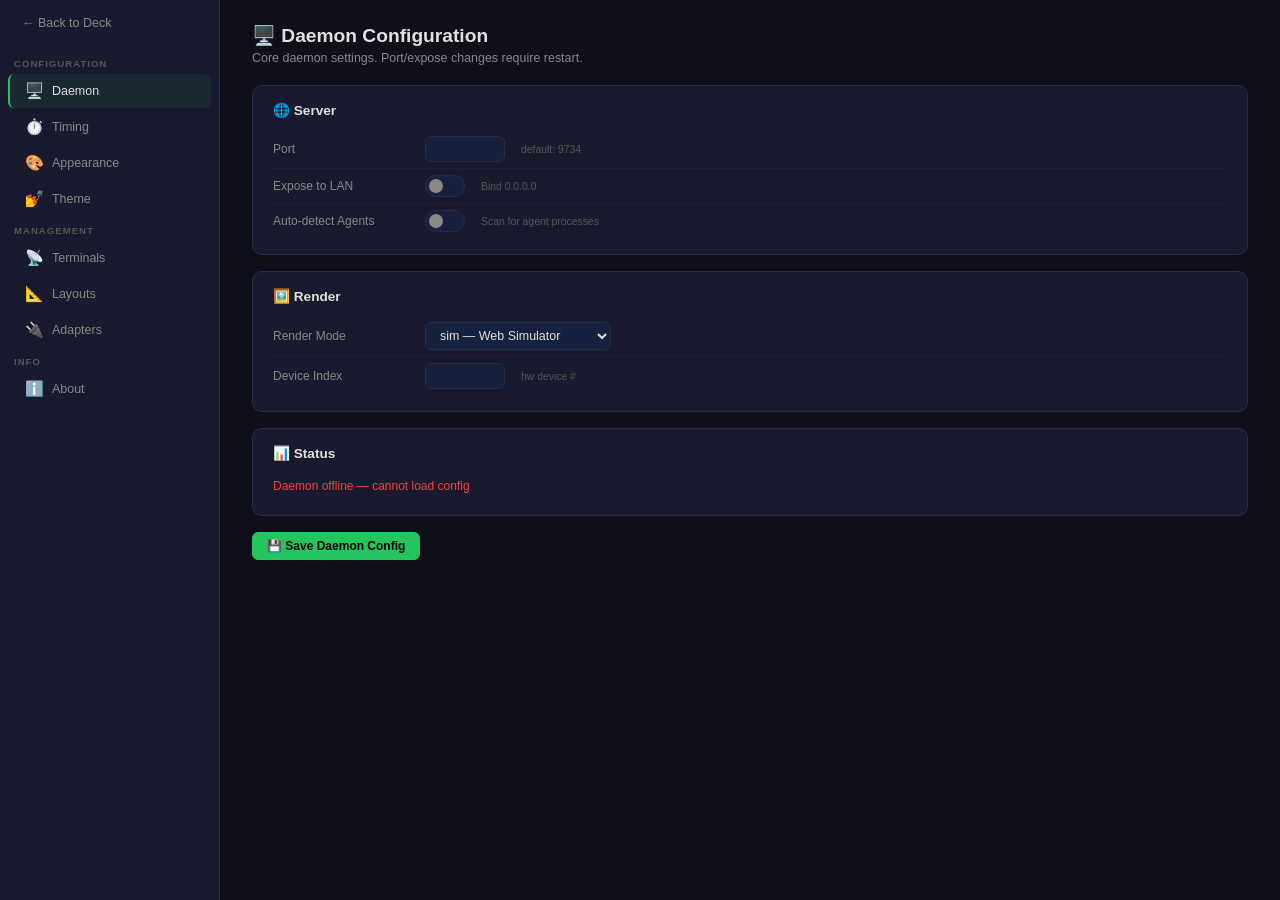
==== vibe_deck/web/static/settings.html @ bef92bbf "feat: Settings UI + cwd-driven project identity + interactive state detection Settings page (/#setti" ====
<!DOCTYPE html>
<html lang="en">
<head>
<meta charset="UTF-8">
<meta name="viewport" content="width=device-width, initial-scale=1.0">
<title>VibeDeck Settings</title>
<style>
  :root {
    --bg: #0f0f1a; --panel: #1a1a2e; --surface: #16213e;
    --border: #2a2a4a; --text: #e0e0e0; --text-dim: #888;
    --accent: #22c55e; --danger: #ef4444; --warn: #eab308; --info: #3b82f6;
  }
  *{margin:0;padding:0;box-sizing:border-box}
  body{background:var(--bg);color:var(--text);font-family:-apple-system,BlinkMacSystemFont,'Segoe UI','Noto Sans',sans-serif;height:100vh;overflow:hidden}
  ::-webkit-scrollbar{width:6px}
  ::-webkit-scrollbar-track{background:transparent}
  ::-webkit-scrollbar-thumb{background:var(--border);border-radius:3px}
  ::-webkit-scrollbar-thumb:hover{background:#3a3a5a}

  .sl{display:flex;height:100vh}
  .sn{width:220px;min-width:220px;background:var(--panel);border-right:1px solid var(--border);display:flex;flex-direction:column;overflow-y:auto;padding-top:8px}
  .sc{flex:1;overflow-y:auto;padding:24px 32px}
  .sp{display:none}.sp.ac{display:block}

  .bl{display:flex;align-items:center;gap:6px;padding:8px 14px;margin:0 8px 12px;border-radius:6px;cursor:pointer;font-size:.78rem;color:var(--text-dim);transition:all .15s}
  .bl:hover{color:var(--text);background:var(--surface)}

  .nl{padding:8px 14px 4px;font-size:.6rem;font-weight:600;color:#555;text-transform:uppercase;letter-spacing:1px}
  .ni{display:flex;align-items:center;gap:8px;padding:8px 14px;margin:1px 8px;border-radius:6px;cursor:pointer;font-size:.78rem;color:var(--text-dim);transition:all .12s;border-left:2px solid transparent}
  .ni:hover{color:var(--text);background:var(--surface)}
  .ni.ac{color:var(--text);background:rgba(34,197,94,.08);border-left-color:var(--accent)}
  .ni .ni-icon{font-size:.95rem;width:20px;text-align:center}

  .ph{margin-bottom:20px}.ph h2{font-size:1.2rem;font-weight:700}.ph p{color:var(--text-dim);font-size:.78rem;margin-top:4px}

  .card{background:var(--panel);border:1px solid var(--border);border-radius:10px;padding:16px 20px;margin-bottom:16px}
  .card h3{font-size:.85rem;font-weight:600;margin-bottom:12px;display:flex;align-items:center;gap:8px}
  .fg{display:flex;align-items:center;gap:12px;padding:6px 0}.fg+.fg{border-top:1px solid rgba(255,255,255,.03)}
  .fl{min-width:140px;font-size:.75rem;color:var(--text-dim)}
  .fi,.fs{background:var(--surface);border:1px solid var(--border);color:var(--text);padding:5px 10px;border-radius:6px;font-size:.78rem;outline:none}
  .fi:focus,.fs:focus{border-color:var(--accent)}
  .fi{width:180px}.fi.wd{width:100%;max-width:400px}.fi.sm{width:80px}.fi.xs{width:60px}
  .fh{font-size:.65rem;color:#555;margin-left:4px}

  .tg{position:relative;display:inline-block;width:40px;height:22px;flex-shrink:0}
  .tg input{opacity:0;width:0;height:0}
  .tg .tgs{position:absolute;inset:0;background:var(--surface);border:1px solid var(--border);border-radius:22px;transition:all .2s;cursor:pointer}
  .tg .tgs::before{content:'';position:absolute;height:14px;width:14px;left:3px;bottom:3px;background:var(--text-dim);border-radius:50%;transition:all .2s}
  .tg input:checked+.tgs{background:var(--accent);border-color:var(--accent)}
  .tg input:checked+.tgs::before{transform:translateX(18px);background:#000}

  .btn{background:var(--surface);color:var(--text);border:1px solid var(--border);padding:6px 14px;border-radius:6px;font-size:.75rem;cursor:pointer;transition:all .12s;display:inline-flex;align-items:center;gap:4px}
  .btn:hover{border-color:var(--accent)}
  .btn-ac{background:var(--accent);color:#000;border-color:var(--accent);font-weight:600}
  .btn-ac:hover{filter:brightness(1.15)}
  .btn-dg{border-color:var(--danger);color:var(--danger)}
  .btn-dg:hover{background:rgba(239,68,68,.1)}
  .btn-sm{padding:3px 8px;font-size:.68rem}

  .ic{background:var(--surface);border:1px solid var(--border);border-radius:8px;padding:12px 16px;margin-bottom:8px;display:flex;align-items:center;gap:12px}
  .ic .ii{font-size:1.2rem;flex-shrink:0}
  .ic .if{flex:1;min-width:0}
  .ic .it{font-size:.82rem;font-weight:600}
  .ic .im{font-size:.68rem;color:var(--text-dim);margin-top:2px}
  .ic .ia{display:flex;gap:6px;flex-shrink:0}
  .tf{font-family:'SF Mono','Cascadia Code',monospace;font-size:.65rem;color:var(--text-dim);background:var(--bg);padding:2px 6px;border-radius:4px;max-width:200px;overflow:hidden;text-overflow:ellipsis;white-space:nowrap;cursor:pointer}
  .tf:hover{color:var(--accent)}

  .sd{width:7px;height:7px;border-radius:50%;display:inline-block}
  .sd.on{background:var(--accent);box-shadow:0 0 6px var(--accent)}
  .sd.off{background:var(--danger)}
  .sd.ia{background:var(--text-dim)}

  /* Appearance rows */
  .ar{display:grid;grid-template-columns:1.5fr .8fr 1fr 1.5fr .8fr;gap:8px;align-items:center;padding:6px 0;font-size:.73rem}
  .ar+.ar{border-top:1px solid rgba(255,255,255,.03)}
  .ar .en{font-weight:600;font-size:.72rem}
  .ar input,.ar select{background:var(--surface);border:1px solid var(--border);color:var(--text);padding:3px 6px;border-radius:5px;font-size:.72rem}
  .ar input[type=color]{width:32px;height:26px;padding:1px;cursor:pointer}
  .ar input[type=text]{width:100%}.ar select{width:100%}

  /* Adapter tabs */
  .at{display:flex;gap:4px;margin-bottom:16px;flex-wrap:wrap}
  .atb{padding:6px 14px;border-radius:20px;border:1px solid var(--border);background:var(--surface);color:var(--text-dim);font-size:.75rem;cursor:pointer;transition:all .12s}
  .atb:hover{color:var(--text);border-color:var(--accent)}
  .atb.ac{background:var(--accent);color:#000;border-color:var(--accent);font-weight:600}

  .es{text-align:center;padding:32px;color:var(--text-dim);font-size:.78rem}
  .es .ei{font-size:2rem;opacity:.4;margin-bottom:8px}

  /* Toast */
  #tc{position:fixed;bottom:20px;right:20px;z-index:9999;display:flex;flex-direction:column-reverse;gap:8px;pointer-events:none}
  .toast{background:var(--panel);border:1px solid var(--border);color:var(--text);padding:10px 16px;border-radius:8px;font-size:.8rem;box-shadow:0 4px 20px rgba(0,0,0,.5);animation:ti .3s cubic-bezier(.16,1,.3,1);pointer-events:auto;max-width:320px}
  .toast.out{animation:to .2s ease forwards}
  .toast.ok{border-left:3px solid var(--accent)}
  .toast.er{border-left:3px solid var(--danger)}
  @keyframes ti{from{opacity:0;transform:translateX(60px)}to{opacity:1;transform:translateX(0)}}
  @keyframes to{from{opacity:1;transform:translateX(0)}to{opacity:0;transform:translateX(60px)}}

  @media(max-width:768px){
    .sl{flex-direction:column}
    .sn{width:100%;min-width:0;flex-direction:row;overflow-x:auto;padding:4px;flex-shrink:0;border-right:none;border-bottom:1px solid var(--border)}
    .nl{display:none}.ni{flex-shrink:0;margin:2px;padding:6px 10px;font-size:.7rem}
    .ni .ni-icon{font-size:.85rem}.bl{display:none}
    .sc{padding:16px}
    .ar{grid-template-columns:1fr .6fr .8fr 1fr .6fr;font-size:.68rem}
    .fg{flex-wrap:wrap}.fl{min-width:100px}
  }
</style>
</head>
<body>
<div class="sl">
  <nav class="sn" id="nav">
    <a class="bl" onclick="goBack()" title="Back to Deck">← Back to Deck</a>
    <div class="nl">Configuration</div>
    <div class="ni ac" data-panel="daemon" onclick="show('daemon')"><span class="ni-icon">🖥️</span>Daemon</div>
    <div class="ni" data-panel="timing" onclick="show('timing')"><span class="ni-icon">⏱️</span>Timing</div>
    <div class="ni" data-panel="appearance" onclick="show('appearance')"><span class="ni-icon">🎨</span>Appearance</div>
    <div class="ni" data-panel="theme" onclick="show('theme')"><span class="ni-icon">💅</span>Theme</div>
    <div class="nl">Management</div>
    <div class="ni" data-panel="terminals" onclick="show('terminals')"><span class="ni-icon">📡</span>Terminals</div>
    <div class="ni" data-panel="layouts" onclick="show('layouts')"><span class="ni-icon">📐</span>Layouts</div>
    <div class="ni" data-panel="adapters" onclick="show('adapters')"><span class="ni-icon">🔌</span>Adapters</div>
    <div class="nl">Info</div>
    <div class="ni" data-panel="about" onclick="show('about')"><span class="ni-icon">ℹ️</span>About</div>
  </nav>

  <main class="sc" id="content">

    <!-- ═══ Daemon ═══ -->
    <div class="sp ac" data-panel="daemon" id="pn-daemon">
      <div class="ph"><h2>🖥️ Daemon Configuration</h2><p>Core daemon settings. Port/expose changes require restart.</p></div>
      <div class="card">
        <h3>🌐 Server</h3>
        <div class="fg"><span class="fl">Port</span><input class="fi sm" type="number" id="cfg-port" min="1024" max="65535"><span class="fh">default: 9734</span></div>
        <div class="fg"><span class="fl">Expose to LAN</span><label class="tg"><input type="checkbox" id="cfg-expose" onchange="dirty('daemon')"><span class="tgs"></span></label><span class="fh">Bind 0.0.0.0</span></div>
        <div class="fg"><span class="fl">Auto-detect Agents</span><label class="tg"><input type="checkbox" id="cfg-autodetect" onchange="dirty('daemon')"><span class="tgs"></span></label><span class="fh">Scan for agent processes</span></div>
      </div>
      <div class="card">
        <h3>🖼️ Render</h3>
        <div class="fg"><span class="fl">Render Mode</span><select class="fs" id="cfg-render" onchange="dirty('daemon')"><option value="sim">sim — Web Simulator</option><option value="hardware">hardware — Stream Deck</option></select></div>
        <div class="fg"><span class="fl">Device Index</span><input class="fi sm" type="number" id="cfg-device-index" min="0" max="9" onchange="dirty('daemon')"><span class="fh">hw device #</span></div>
      </div>
      <div class="card">
        <h3>📊 Status</h3>
        <div id="daemon-info" class="fg"><span class="fl">Loading...</span></div>
      </div>
      <button class="btn btn-ac" onclick="saveDaemon()">💾 Save Daemon Config</button>
      <span class="fh" style="margin-left:12px" id="daemon-dirty" hidden>Unsaved changes</span>
    </div>

    <!-- ═══ Timing ═══ -->
    <div class="sp" data-panel="timing" id="pn-timing">
      <div class="ph"><h2>⏱️ Timing Configuration</h2><p>Frame rate, activity detection, and minimum display durations.</p></div>
      <div class="card">
        <h3>⚡ Global Frame Timing</h3>
        <div class="fg"><span class="fl">Thinking Timeout</span><input class="fi sm" type="number" id="cfg-tt" min="100" max="10000" step="50" onchange="dirty('timing')"><span class="fh">ms — silence before "Thinking"</span></div>
        <div class="fg"><span class="fl">Activity Window</span><input class="fi sm" type="number" id="cfg-aw" min="500" max="30000" step="100" onchange="dirty('timing')"><span class="fh">ms — fast frame window</span></div>
        <div class="fg"><span class="fl">Fast Frame Interval</span><input class="fi sm" type="number" id="cfg-ff" min="16" max="500" step="1" onchange="dirty('timing')"><span class="fh">ms (~30fps=33ms)</span></div>
        <div class="fg"><span class="fl">Slow Frame Interval</span><input class="fi sm" type="number" id="cfg-sf" min="100" max="5000" step="50" onchange="dirty('timing')"><span class="fh">ms — idle push rate</span></div>
      </div>
      <div class="card">
        <h3>⏳ Per-Event Min Display (ms)</h3>
        <p style="font-size:.72rem;color:var(--text-dim);margin-bottom:10px">Minimum time each event's state stays visible before next event can override it.</p>
        <div id="md-list"><p class="es">Loading...</p></div>
      </div>
      <button class="btn btn-ac" onclick="saveTiming()">💾 Save Timing</button>
      <span class="fh" style="margin-left:12px" id="timing-dirty" hidden>Unsaved changes</span>
    </div>

    <!-- ═══ Appearance ═══ -->
    <div class="sp" data-panel="appearance" id="pn-appearance">
      <div class="ph"><h2>🎨 Widget Appearance</h2><p>Map adapter events to display primitives: icon, color, animation, label.</p></div>
      <div class="at" id="app-at"></div>
      <div id="app-ed"><p class="es">Select an adapter above</p></div>
      <button class="btn btn-ac" onclick="saveAppearance()" style="margin-top:12px">💾 Save Appearance</button>
    </div>

    <!-- ═══ Theme ═══ -->
    <div class="sp" data-panel="theme" id="pn-theme">
      <div class="ph"><h2>💅 UI Theme</h2><p>Customize the Web UI colors. Live-previewed.</p></div>
      <div class="card"><h3>🎨 CSS Variables</h3><div id="theme-ed"><p class="es">Loading...</p></div></div>
      <div class="card">
        <h3>🖼️ Presets</h3>
        <div style="display:flex;gap:10px">
          <button class="btn" onclick="themePreset('dark')">🌙 VibeDeck Dark</button>
          <button class="btn" onclick="themePreset('light')">☀️ Light (experimental)</button>
        </div>
      </div>
      <button class="btn btn-ac" onclick="saveTheme()" style="margin-top:8px">💾 Save Theme</button>
      <button class="btn" onclick="resetTheme()" style="margin-left:8px">↩ Reset Default</button>
    </div>

    <!-- ═══ Terminals ═══ -->
    <div class="sp" data-panel="terminals" id="pn-terminals">
      <div class="ph"><h2>📡 Terminals</h2><p>Manage physical and virtual terminals.</p></div>
      <div id="term-cards"><p class="es">Loading...</p></div>
      <button class="btn" onclick="showWizard()" style="margin-top:12px">＋ Register New Terminal</button>
    </div>

    <!-- ═══ Layouts ═══ -->
    <div class="sp" data-panel="layouts" id="pn-layouts">
      <div class="ph"><h2>📐 Layouts</h2><p>Saved widget layouts.</p></div>
      <div id="lay-cards"><p class="es">Loading...</p></div>
      <button class="btn" onclick="importLayout()" style="margin-top:12px">📥 Import Layout (.yaml)</button>
      <input type="file" id="lay-file" accept=".yaml,.yml" style="display:none" onchange="handleLayoutImport(event)">
    </div>

    <!-- ═══ Adapters ═══ -->
    <div class="sp" data-panel="adapters" id="pn-adapters">
      <div class="ph"><h2>🔌 Adapters</h2><p>Agent integration status and configuration.</p></div>
      <div id="adap-cards"><p class="es">Loading...</p></div>
      <div class="card" id="ap-card" style="display:none">
        <h3>🔍 Agent Detection Patterns</h3>
        <p style="font-size:.72rem;color:var(--text-dim);margin-bottom:8px">Process name patterns for auto-discovery.</p>
        <div id="ap-list"></div>
        <button class="btn btn-sm" onclick="addAgentPattern()" style="margin-top:6px">＋ Add Pattern</button>
      </div>
    </div>

    <!-- ═══ About ═══ -->
    <div class="sp" data-panel="about" id="pn-about">
      <div class="ph"><h2>ℹ️ About VibeDeck</h2></div>
      <div class="card">
        <h3>🦞 VibeDeck</h3>
        <p style="font-size:.85rem;margin-bottom:8px">Turn any terminal into a peripheral awareness device for local AI workflows.</p>
        <div id="about-info"><p class="es">Loading...</p></div>
      </div>
      <div class="card">
        <h3>⌨️ Keyboard Shortcuts</h3>
        <table style="font-size:.75rem;width:100%">
          <tr><td style="padding:4px 8px;color:var(--text-dim)"><kbd style="background:var(--surface);padding:1px 6px;border-radius:3px;border:1px solid var(--border)">0-9</kbd></td><td>Click key by index</td></tr>
          <tr><td style="padding:4px 8px;color:var(--text-dim)"><kbd style="background:var(--surface);padding:1px 6px;border-radius:3px;border:1px solid var(--border)">M</kbd></td><td>Toggle Live / Inspect mode</td></tr>
          <tr><td style="padding:4px 8px;color:var(--text-dim)"><kbd style="background:var(--surface);padding:1px 6px;border-radius:3px;border:1px solid var(--border)">Esc</kbd></td><td>Deselect widget / Close modal</td></tr>
          <tr><td style="padding:4px 8px;color:var(--text-dim)"><kbd style="background:var(--surface);padding:1px 6px;border-radius:3px;border:1px solid var(--border)">#settings</kbd></td><td>Open Settings page</td></tr>
        </table>
      </div>
      <div class="card">
        <h3>🔗 API Endpoints</h3>
        <table style="font-size:.7rem;width:100%;font-family:monospace">
          <tr><td style="padding:3px 8px;color:var(--accent)">GET /api/events</td><td style="color:var(--text-dim)">SSE frame stream</td></tr>
          <tr><td style="padding:3px 8px;color:var(--accent)">GET /api/config</td><td style="color:var(--text-dim)">Daemon configuration</td></tr>
          <tr><td style="padding:3px 8px;color:var(--accent)">GET /api/adapters</td><td style="color:var(--text-dim)">Adapter list & status</td></tr>
          <tr><td style="padding:3px 8px;color:var(--accent)">GET /api/terminals</td><td style="color:var(--text-dim)">Terminal list</td></tr>
        </table>
      </div>
    </div>
  </main>
</div>

<div id="tc"></div>

<script>
// ═══════════════════════ Utilities ═══════════════════
function toast(m,t){t=t||'ok';var c=document.getElementById('tc');var e=document.createElement('div');e.className='toast '+t;e.textContent=m;c.appendChild(e);setTimeout(function(){e.classList.add('out');e.addEventListener('animationend',function(){e.remove()})},2200)}
function esc(s){return(s||'').replace(/</g,'&lt;').replace(/>/g,'&gt;')}
var _dirty={};
function dirty(p){_dirty[p]=true;var e=document.getElementById(p+'-dirty');if(e)e.hidden=false}
function clean(p){_dirty[p]=false;var e=document.getElementById(p+'-dirty');if(e)e.hidden=true}
function goBack(){try{window.parent.location.hash=''}catch(e){window.location='/'}}

// ═══════════════════════ Navigation ═══════════════════
var _cur='daemon';
function show(p){
  _cur=p;
  document.querySelectorAll('.ni').forEach(function(e){e.classList.toggle('ac',e.dataset.panel===p)});
  document.querySelectorAll('.sp').forEach(function(e){e.classList.toggle('ac',e.dataset.panel===p)});
  window.location.hash='settings/'+p;
  loadPanel(p);
}
function loadPanel(p){
  switch(p){
    case'daemon':ldc();break;case'timing':ltc();lmd();break;
    case'appearance':laa();break;case'theme':lte();break;
    case'terminals':ltm();break;case'layouts':lly();break;
    case'adapters':lad();break;case'about':lab();break;
  }
}

// Init
(function(){
  var h=window.location.hash.slice(1);
  if(h.startsWith('settings/')){
    var p=h.split('/')[1];
    if(document.getElementById('pn-'+p))show(p);else show('daemon');
  }
  loadPanel(_cur);
})();

// ═══════════════════════ Daemon ═══════════════════════
async function ldc(){
  try{
    var r=await fetch('/api/config');
    if(!r.ok)throw new Error('offline');
    var d=await r.json();
    document.getElementById('cfg-port').value=d.port||9734;
    document.getElementById('cfg-expose').checked=!!d.expose;
    document.getElementById('cfg-autodetect').checked=d.autodetect!==false;
    document.getElementById('cfg-render').value=d.render||'sim';
    document.getElementById('cfg-device-index').value=d.device_index||0;
    document.getElementById('daemon-info').innerHTML='<span class="fl">Version</span><span>v0.1-dev</span><span class="fl" style="margin-left:20px">API</span><span>localhost:'+(d.port||9734)+'</span>';
    clean('daemon');
  }catch(e){document.getElementById('daemon-info').innerHTML='<span class="fl" style="color:var(--danger)">Daemon offline — cannot load config</span>'}
}
async function saveDaemon(){
  var p=parseInt(document.getElementById('cfg-port').value)||9734;
  var ex=document.getElementById('cfg-expose').checked;
  var ad=document.getElementById('cfg-autodetect').checked;
  var rd=document.getElementById('cfg-render').value;
  var di=parseInt(document.getElementById('cfg-device-index').value)||0;
  try{
    var r=await fetch('/api/config',{method:'POST',headers:{'Content-Type':'application/json'},body:JSON.stringify({port:p,autodetect:ad,render:rd,device_index:di})});
    if(!r.ok){var e=await r.json();throw new Error(e.error||'save failed')}
    clean('daemon');toast('Daemon config saved (restart to apply port/expose)');
  }catch(e){toast(e.message,'er')}
}

// ═══════════════════════ Timing ═══════════════════════
async function ltc(){
  try{
    var r=await fetch('/api/timing');
    if(!r.ok)throw new Error('offline');
    var d=await r.json();var t=d.timing||{};
    document.getElementById('cfg-tt').value=t.thinking_timeout_ms||800;
    document.getElementById('cfg-aw').value=t.activity_window_ms||3000;
    document.getElementById('cfg-ff').value=t.fast_frame_interval_ms||33;
    document.getElementById('cfg-sf').value=t.slow_frame_interval_ms||1000;
    clean('timing');
  }catch(e){}
}
async function lmd(){
  var l=document.getElementById('md-list');l.innerHTML='<p class="es">Loading...</p>';
  try{
    var r=await fetch('/api/adapters');if(!r.ok)throw new Error('offline');
    var d=await r.json();var a=d.adapters||[];var h='';
    for(var i=0;i<a.length;i++){
      var n=a[i].name;
      try{
        var ar=await fetch('/api/adapters/'+n+'/appearance');if(!ar.ok)continue;
        var ad=await ar.json();var evs=ad.appearance||{};var ks=Object.keys(evs).sort();
        if(!ks.length)continue;
        h+='<div style="font-weight:600;font-size:.72rem;margin:8px 0 4px;color:var(--text)">'+esc(n)+'</div>';
        for(var j=0;j<ks.length;j++){
          var ev=ks[j];var ms=evs[ev].min_display_ms||'';
          h+='<div class="fg"><span class="fl" style="min-width:160px">'+esc(ev)+'</span><input class="fi xs md-inp" type="number" data-adapter="'+esc(n)+'" data-event="'+esc(ev)+'" value="'+esc(String(ms))+'" placeholder="0" min="0" max="30000" step="50" onchange="dirty(\'timing\')"><span class="fh">ms</span></div>';
        }
      }catch(e2){}
    }
    l.innerHTML=h||'<p class="es">No events with min_display_ms</p>';
  }catch(e){l.innerHTML='<p class="es">Failed to load</p>'}
}
async function saveTiming(){
  try{
    var t={thinking_timeout_ms:parseInt(document.getElementById('cfg-tt').value)||800,activity_window_ms:parseInt(document.getElementById('cfg-aw').value)||3000,fast_frame_interval_ms:parseInt(document.getElementById('cfg-ff').value)||33,slow_frame_interval_ms:parseInt(document.getElementById('cfg-sf').value)||1000};
    var r=await fetch('/api/timing',{method:'POST',headers:{'Content-Type':'application/json'},body:JSON.stringify({timing:t})});
    if(!r.ok){var e=await r.json();throw new Error(e.error)}

    // Save per-event min_display_ms
    var inps=document.querySelectorAll('.md-inp');var byA={};
    inps.forEach(function(ip){var a=ip.dataset.adapter,ev=ip.dataset.event,v=parseInt(ip.value);if(!byA[a])byA[a]={};byA[a][ev]=isNaN(v)?null:v});
    for(var a in byA){
      try{
        var ar=await fetch('/api/adapters/'+a+'/appearance');if(!ar.ok)continue;
        var ad=await ar.json();var evs=ad.appearance||{};
        for(var ev in byA[a]){if(byA[a][ev]!=null){if(!evs[ev])evs[ev]={};evs[ev].min_display_ms=String(byA[a][ev])}}
        await fetch('/api/adapters/'+a+'/appearance',{method:'POST',headers:{'Content-Type':'application/json'},body:JSON.stringify({appearance:evs})});
      }catch(e2){}
    }
    clean('timing');toast('Timing saved');
  }catch(e){toast(e.message,'er')}
}

// ═══════════════════════ Appearance ═══════════════════
var _aAdapters=[],_curAd='',_aData={};
async function laa(){
  try{
    var r=await fetch('/api/adapters');if(!r.ok)throw new Error('offline');
    var d=await r.json();_aAdapters=d.adapters||[];
    var t=document.getElementById('app-at');
    t.innerHTML=_aAdapters.map(function(a,i){return'<span class="atb'+(i===0?' ac':'')+'" data-adapter="'+esc(a.name)+'" onclick="selAd(\''+esc(a.name)+'\')">'+esc(a.name)+'</span>'}).join('');
    if(_aAdapters.length>0)selAd(_aAdapters[0].name);
  }catch(e){toast('Failed to load adapters','er')}
}
function selAd(n){
  _curAd=n;
  document.querySelectorAll('#app-at .atb').forEach(function(t){t.classList.toggle('ac',t.dataset.adapter===n)});
  loadAppEd(n);
}
async function loadAppEd(n){
  var ed=document.getElementById('app-ed');ed.innerHTML='<p class="es">Loading...</p>';
  try{
    var r=await fetch('/api/adapters/'+n+'/appearance');var d=await r.json();
    _aData[n]=d.appearance||{};var evs=_aData[n];var ks=Object.keys(evs).sort();
    if(!ks.length){ed.innerHTML='<p class="es">No appearance mappings for this adapter</p>';return}
    ed.innerHTML='<div style="display:grid;grid-template-columns:1.5fr .8fr 1fr 1.5fr .8fr;gap:8px;font-size:.65rem;color:var(--text-dim);text-transform:uppercase;letter-spacing:.5px;padding:4px 0;margin-bottom:4px"><span>Event</span><span>Icon</span><span>Color</span><span>Animation</span><span>Label</span></div>'+
      ks.map(function(ev){var e=evs[ev]||{};
        return'<div class="ar" data-event="'+esc(ev)+'"><span class="en" title="'+esc(ev)+'">'+esc(ev)+'</span>'+
          '<input type="text" value="'+esc(e.icon||'')+'" data-f="icon" maxlength="4" placeholder="🐙">'+
          '<div style="display:flex;gap:2px;align-items:center"><input type="color" value="'+esc(e.color||'#000000')+'" data-f="color"><span style="font-size:.6rem;font-family:monospace">'+esc(e.color||'#000')+'</span></div>'+
          '<select data-f="animation">'+['none','pulse','crawl','blink','progress'].map(function(a){return'<option'+(e.animation===a?' selected':'')+'>'+a+'</option>'}).join('')+'</select>'+
          '<input type="text" value="'+esc(e.label||'')+'" data-f="label" maxlength="12" placeholder="Running"></div>';
      }).join('');
  }catch(e){ed.innerHTML='<p class="es">Failed to load</p>'}
}
async function saveAppearance(){
  if(!_curAd)return;var evs={};
  document.querySelectorAll('#app-ed .ar').forEach(function(rw){
    var ev=rw.dataset.event;evs[ev]={};
    rw.querySelectorAll('[data-f]').forEach(function(el){evs[ev][el.dataset.f]=el.value});
  });
  try{
    var r=await fetch('/api/adapters/'+_curAd+'/appearance',{method:'POST',headers:{'Content-Type':'application/json'},body:JSON.stringify({appearance:evs})});
    if(!r.ok){var e=await r.json();throw new Error(e.error)}
    toast('Appearance saved for '+_curAd);
  }catch(e){toast(e.message,'er')}
}

// ═══════════════════════ Theme ═══════════════════════
var TV=['--bg','--panel','--surface','--border','--text','--text-dim','--accent','--danger','--warn','--info'];
function lte(){
  var b=document.getElementById('theme-ed'),rs=getComputedStyle(document.documentElement);
  b.innerHTML=TV.map(function(v){var val=rs.getPropertyValue(v).trim();
    return'<div class="fg"><span class="fl">'+esc(v)+'</span><input type="color" value="'+esc(val)+'" data-var="'+esc(v)+'" style="width:32px;height:28px"><input type="text" value="'+esc(val)+'" data-txt="'+esc(v)+'" class="fi" style="width:100px"></div>';
  }).join('');
  b.querySelectorAll('input[type=color]').forEach(function(c){
    var t=b.querySelector('input[data-txt="'+c.dataset.var+'"]');
    c.oninput=function(){t.value=c.value;document.documentElement.style.setProperty(c.dataset.var,c.value)};
    t.oninput=function(){c.value=t.value;document.documentElement.style.setProperty(t.dataset.txt,t.value)};
  });
}
async function saveTheme(){
  var css=':root {\n';
  document.querySelectorAll('#theme-ed input[type=text]').forEach(function(t){css+='  '+t.dataset.txt+': '+t.value+';\n'});
  css+='}';
  try{await fetch('/api/theme',{method:'POST',headers:{'Content-Type':'application/json'},body:JSON.stringify({css:css})});toast('Theme saved')}
  catch(e){toast('Save failed','er')}
}
function themePreset(p){
  var pr={dark:{'--bg':'#0f0f1a','--panel':'#1a1a2e','--surface':'#16213e','--border':'#2a2a4a','--text':'#e0e0e0','--text-dim':'#888','--accent':'#22c55e','--danger':'#ef4444','--warn':'#eab308','--info':'#3b82f6'},light:{'--bg':'#f8f9fa','--panel':'#ffffff','--surface':'#e9ecef','--border':'#dee2e6','--text':'#212529','--text-dim':'#6c757d','--accent':'#198754','--danger':'#dc3545','--warn':'#ffc107','--info':'#0d6efd'}};
  var v=pr[p]||pr.dark;for(var k in v)document.documentElement.style.setProperty(k,v[k]);lte();
}
function resetTheme(){themePreset('dark');toast('Theme reset (save to persist)')}

// ═══════════════════════ Terminals ═══════════════════════
async function ltm(){
  var c=document.getElementById('term-cards');c.innerHTML='<p class="es">Loading...</p>';
  try{
    var r=await fetch('/api/terminals');if(!r.ok)throw new Error('offline');
    var d=await r.json();var ts=d.terminals||[];
    if(!ts.length){c.innerHTML='<div class="es"><div class="ei">📡</div><p>No terminals</p></div>';return}
    c.innerHTML=ts.map(function(t){var isD=t.id==='default';
      return'<div class="ic"><span class="ii">'+(t.type==='physical'?'🖥️':'📱')+'</span><div class="if"><div class="it">'+esc(t.name)+(isD?' <span style="font-size:.6rem;color:var(--accent)">default</span>':'')+'</div><div class="im">Grid: '+esc(t.grid)+' · Widgets: '+(t.widget_count||0)+' · Created: '+(t.created_at||'?').slice(0,10)+'</div><div class="tf" onclick="copyToken(\''+esc(t.token)+'\')" title="Click to copy">🔑 '+esc(t.token||'')+'</div></div><div class="ia"><button class="btn btn-sm" onclick="renTerm(\''+esc(t.id)+'\',\''+esc(t.name)+'\')">✏️ Rename</button><select class="btn btn-sm" onchange="chGrid(\''+esc(t.id)+'\',this.value)" style="font-size:.65rem"><option value="">Grid</option>'+['2x3','3x4','3x5','4x8'].map(function(g){return'<option'+(g===t.grid?' selected':'')+'>'+g+'</option>'}).join('')+'</select>'+(isD?'':'<button class="btn btn-sm btn-dg" onclick="delTerm(\''+esc(t.id)+'\',\''+esc(t.name)+'\')">🗑 Delete</button>')+'</div></div>';
    }).join('');
  }catch(e){c.innerHTML='<div class="es"><p style="color:var(--danger)">Failed to load</p></div>'}
}
function copyToken(tk){navigator.clipboard.writeText(tk).then(function(){toast('Token copied')})}
async function renTerm(id,old){var n=prompt('New name:',old);if(!n||n===old)return;
  try{var r=await fetch('/api/terminals/'+id+'/rename',{method:'POST',headers:{'Content-Type':'application/json'},body:JSON.stringify({name:n})});if(!r.ok){var e=await r.json();throw new Error(e.error)}toast('Renamed to '+n);ltm()}catch(e){toast(e.message,'er')}}
async function delTerm(id,n){if(!confirm('Delete "'+n+'"?'))return;
  try{var r=await fetch('/api/terminals/'+id,{method:'DELETE'});if(!r.ok){var e=await r.json();throw new Error(e.error)}toast('Deleted');ltm()}catch(e){toast(e.message,'er')}}
async function chGrid(id,g){if(!g)return;
  try{var r=await fetch('/api/terminals/'+id+'/grid',{method:'POST',headers:{'Content-Type':'application/json'},body:JSON.stringify({grid:g})});if(!r.ok){var e=await r.json();throw new Error(e.error)}toast('Grid updated');ltm()}catch(e){toast(e.message,'er')}}
function showWizard(){window.location.hash='wizard'}

// ═══════════════════════ Layouts ═══════════════════════
async function lly(){
  var c=document.getElementById('lay-cards');c.innerHTML='<p class="es">Loading...</p>';
  try{
    var r=await fetch('/api/layouts');if(!r.ok)throw new Error('offline');
    var d=await r.json();var ls=d.layouts||[];
    if(!ls.length){c.innerHTML='<div class="es"><div class="ei">📐</div><p>No saved layouts</p></div>';return}
    c.innerHTML=ls.map(function(l){return'<div class="ic"><span class="ii">📐</span><div class="if"><div class="it">'+esc(l.name)+'</div><div class="im">'+esc(l.path)+'</div></div><div class="ia"><button class="btn btn-sm" onclick="loadLay(\''+esc(l.name)+'\')">📂 Load</button><button class="btn btn-sm" onclick="renLay(\''+esc(l.name)+'\')">✏️ Rename</button><button class="btn btn-sm" onclick="expLay(\''+esc(l.name)+'\')">📥 Export</button><button class="btn btn-sm btn-dg" onclick="delLay(\''+esc(l.name)+'\')">🗑 Delete</button></div></div>'}).join('');
  }catch(e){c.innerHTML='<div class="es"><p style="color:var(--danger)">Failed</p></div>'}
}
async function loadLay(n){try{await fetch('/api/layouts/load',{method:'POST',headers:{'Content-Type':'application/json'},body:JSON.stringify({name:n,terminal_id:'default'})});toast('Layout loaded')}catch(e){toast('Load failed','er')}}
async function delLay(n){if(!confirm('Delete "'+n+'"?'))return;try{var r=await fetch('/api/layouts/'+n,{method:'DELETE'});if(!r.ok){var e=await r.json();throw new Error(e.error)}toast('Deleted');lly()}catch(e){toast(e.message,'er')}}
async function renLay(o){var n=prompt('New name:',o);if(!n||n===o)return;try{var r=await fetch('/api/layouts/'+o+'/rename',{method:'POST',headers:{'Content-Type':'application/json'},body:JSON.stringify({new_name:n})});if(!r.ok){var e=await r.json();throw new Error(e.error)}toast('Renamed');lly()}catch(e){toast(e.message,'er')}}
function expLay(n){var a=document.createElement('a');a.href='/static/../api/layouts/'+n+'/file';a.download=n+'.yaml';document.body.appendChild(a);a.click();document.body.removeChild(a)}
function importLayout(){document.getElementById('lay-file').click()}
async function handleLayoutImport(e){var f=e.target.files[0];if(!f)return;try{var t=await f.text();var n=f.name.replace(/\.ya?ml$/,'');await fetch('/api/layouts/save',{method:'POST',headers:{'Content-Type':'application/json'},body:JSON.stringify({name:n,terminal_id:'default'})});toast('Imported (full upload coming soon)');lly()}catch(e){toast('Import failed: '+e.message,'er')}e.target.value=''}

// ═══════════════════════ Adapters ═══════════════════════
async function lad(){
  var c=document.getElementById('adap-cards');c.innerHTML='<p class="es">Loading...</p>';
  try{
    var r=await fetch('/api/adapters');if(!r.ok)throw new Error('offline');
    var d=await r.json();var as=d.adapters||[];
    if(!as.length){c.innerHTML='<div class="es"><div class="ei">🔌</div><p>No adapters</p></div>';return}
    c.innerHTML=as.map(function(a){return'<div class="ic"><span class="sd '+(a.enabled?'on':'ia')+'" style="flex-shrink:0"></span><div class="if"><div class="it">'+esc(a.name)+'</div><div class="im">'+esc(a.class||'?')+' · '+esc(a.module||'')+'</div></div><div class="ia"><label class="tg"><input type="checkbox" '+(a.enabled?'checked':'')+' onchange="togAd(\''+esc(a.name)+'\',this.checked)"><span class="tgs"></span></label><button class="btn btn-sm" onclick="show(\'appearance\');selAd(\''+esc(a.name)+'\')">🎨 Appearance</button></div></div>'}).join('');
  }catch(e){c.innerHTML='<div class="es"><p style="color:var(--danger)">Failed</p></div>'}
}
async function togAd(n,en){try{await fetch('/api/adapters/'+n+'/config',{method:'POST',headers:{'Content-Type':'application/json'},body:JSON.stringify({enabled:en})});toast(n+' '+(en?'enabled':'disabled'))}catch(e){toast('Toggle failed','er')}}
function addAgentPattern(){var n=prompt('Agent name (e.g. claude-code):');if(!n)return;var p=prompt('Process name (e.g. claude):');if(!p)return;var a=prompt('Args contains (comma-sep, optional):');toast('Pattern added (persist coming soon)')}

// ═══════════════════════ About ═══════════════════════
function lab(){document.getElementById('about-info').innerHTML='<div class="fg"><span class="fl">Version</span><span>v0.1-dev</span></div><div class="fg"><span class="fl">Home</span><span style="font-family:monospace;font-size:.7rem">~/.vibe-deck/</span></div><div class="fg"><span class="fl">API URL</span><span>http://localhost:9734</span></div><div class="fg"><span class="fl">SSE</span><span>/api/events</span></div>'}
</script>
</body>
</html>
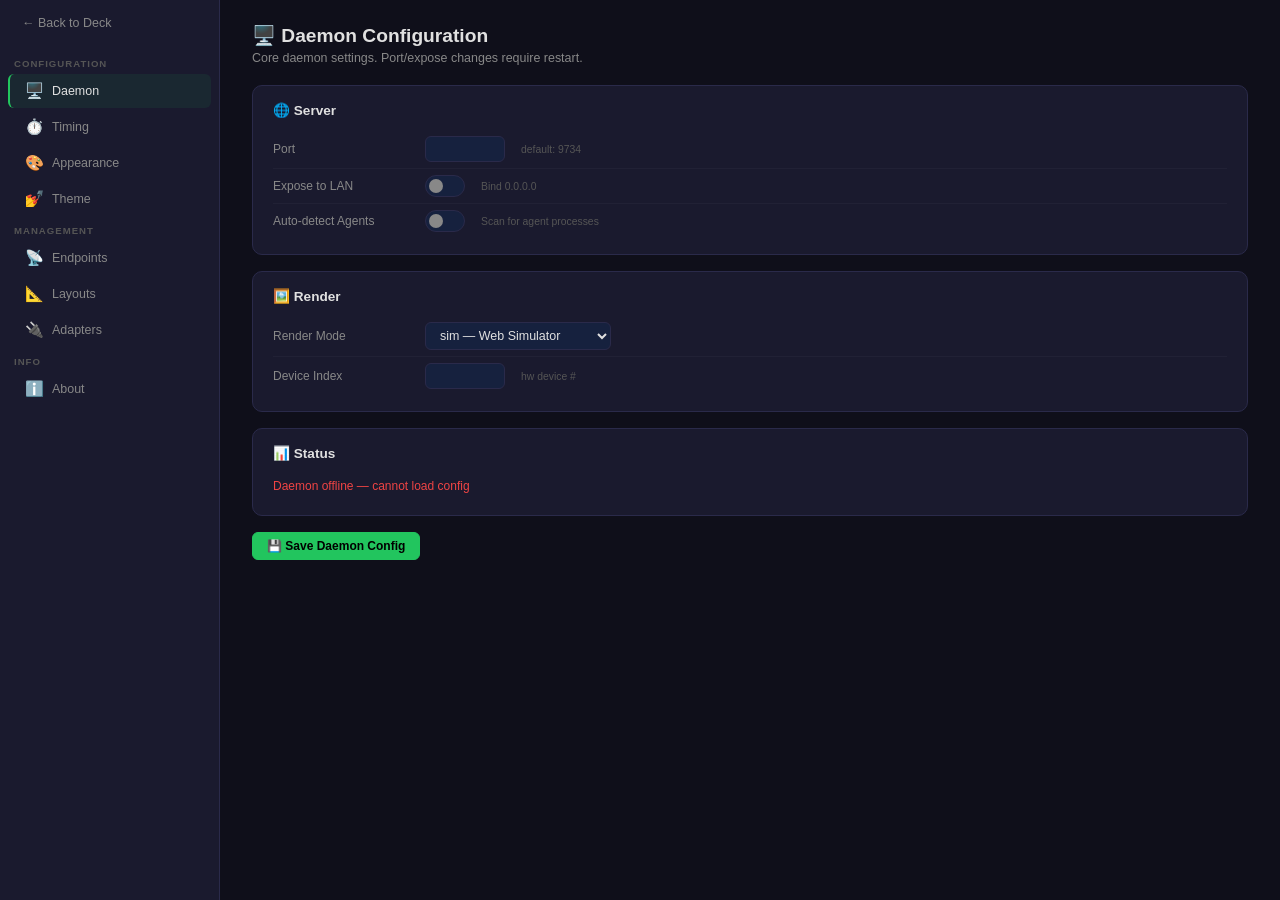
==== commit 8d285f12: "@ feat: Endpoint/Renderer/Binding architecture + auto-detect Stream Deck ADR 0003 splits the old "Te" ====
--- a/vibe_deck/web/static/settings.html
+++ b/vibe_deck/web/static/settings.html
@@ -118,7 +118,7 @@
     <div class="ni" data-panel="appearance" onclick="show('appearance')"><span class="ni-icon">🎨</span>Appearance</div>
     <div class="ni" data-panel="theme" onclick="show('theme')"><span class="ni-icon">💅</span>Theme</div>
     <div class="nl">Management</div>
-    <div class="ni" data-panel="terminals" onclick="show('terminals')"><span class="ni-icon">📡</span>Terminals</div>
+    <div class="ni" data-panel="terminals" onclick="show('terminals')"><span class="ni-icon">📡</span>Endpoints</div>
     <div class="ni" data-panel="layouts" onclick="show('layouts')"><span class="ni-icon">📐</span>Layouts</div>
     <div class="ni" data-panel="adapters" onclick="show('adapters')"><span class="ni-icon">🔌</span>Adapters</div>
     <div class="nl">Info</div>
@@ -191,11 +191,11 @@
       <button class="btn" onclick="resetTheme()" style="margin-left:8px">↩ Reset Default</button>
     </div>
 
-    <!-- ═══ Terminals ═══ -->
+    <!-- ═══ Endpoints ═══ -->
     <div class="sp" data-panel="terminals" id="pn-terminals">
-      <div class="ph"><h2>📡 Terminals</h2><p>Manage physical and virtual terminals.</p></div>
+      <div class="ph"><h2>📡 Endpoints</h2><p>Manage endpoints and their renderers.</p></div>
       <div id="term-cards"><p class="es">Loading...</p></div>
-      <button class="btn" onclick="showWizard()" style="margin-top:12px">＋ Register New Terminal</button>
+      <button class="btn" onclick="showWizard()" style="margin-top:12px">＋ Register New Endpoint</button>
     </div>
 
     <!-- ═══ Layouts ═══ -->
@@ -241,7 +241,7 @@
           <tr><td style="padding:3px 8px;color:var(--accent)">GET /api/events</td><td style="color:var(--text-dim)">SSE frame stream</td></tr>
           <tr><td style="padding:3px 8px;color:var(--accent)">GET /api/config</td><td style="color:var(--text-dim)">Daemon configuration</td></tr>
           <tr><td style="padding:3px 8px;color:var(--accent)">GET /api/adapters</td><td style="color:var(--text-dim)">Adapter list & status</td></tr>
-          <tr><td style="padding:3px 8px;color:var(--accent)">GET /api/terminals</td><td style="color:var(--text-dim)">Terminal list</td></tr>
+          <tr><td style="padding:3px 8px;color:var(--accent)">GET /api/terminals</td><td style="color:var(--text-dim)">Endpoint list</td></tr>
         </table>
       </div>
     </div>
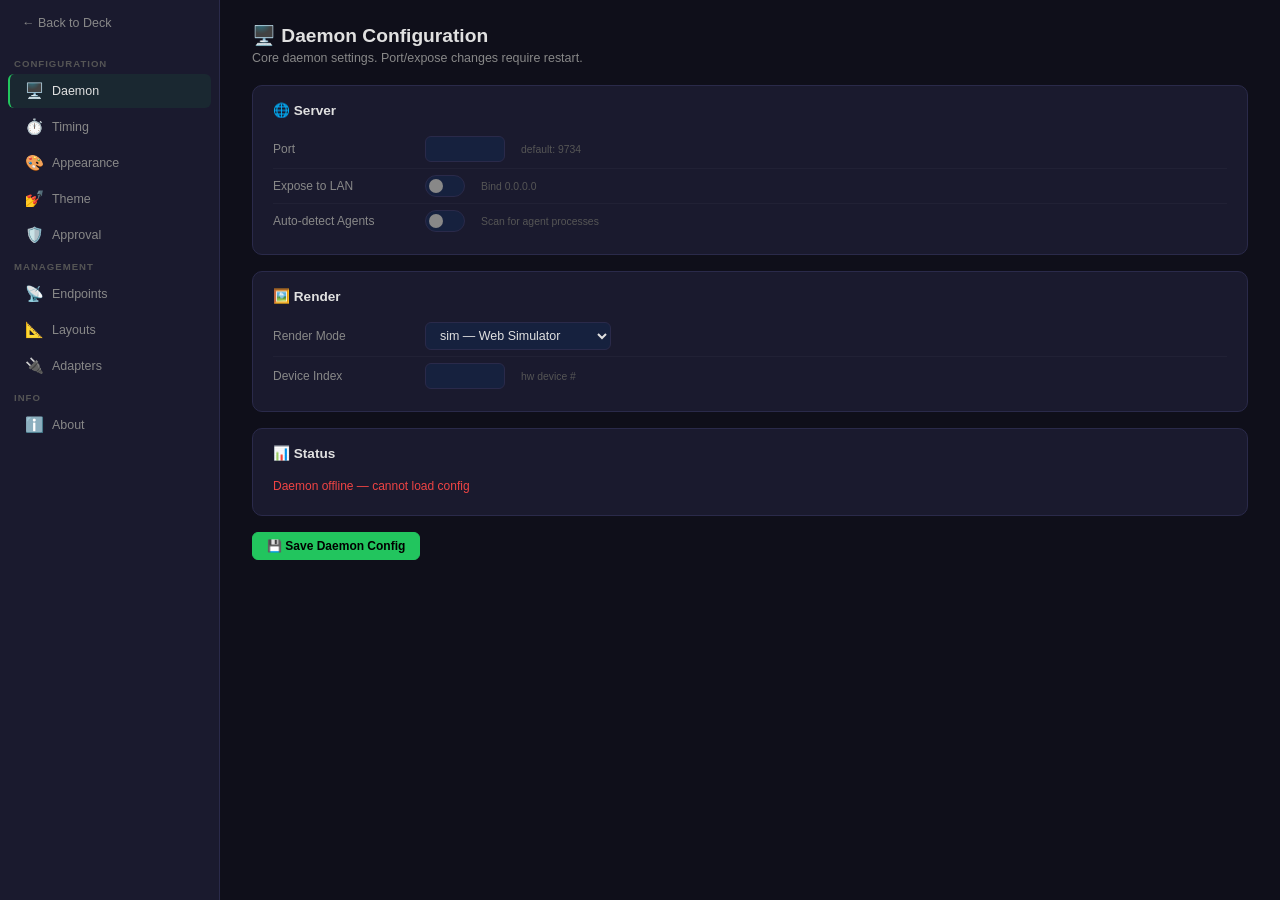
==== commit e1cd22f9: "fix: HID health check prevents stale device handle after sleep/wake connected property now pings the" ====
--- a/vibe_deck/web/static/settings.html
+++ b/vibe_deck/web/static/settings.html
@@ -117,6 +117,7 @@
     <div class="ni" data-panel="timing" onclick="show('timing')"><span class="ni-icon">⏱️</span>Timing</div>
     <div class="ni" data-panel="appearance" onclick="show('appearance')"><span class="ni-icon">🎨</span>Appearance</div>
     <div class="ni" data-panel="theme" onclick="show('theme')"><span class="ni-icon">💅</span>Theme</div>
+    <div class="ni" data-panel="approval" onclick="show('approval')"><span class="ni-icon">🛡️</span>Approval</div>
     <div class="nl">Management</div>
     <div class="ni" data-panel="terminals" onclick="show('terminals')"><span class="ni-icon">📡</span>Endpoints</div>
     <div class="ni" data-panel="layouts" onclick="show('layouts')"><span class="ni-icon">📐</span>Layouts</div>
@@ -189,6 +190,34 @@
       </div>
       <button class="btn btn-ac" onclick="saveTheme()" style="margin-top:8px">💾 Save Theme</button>
       <button class="btn" onclick="resetTheme()" style="margin-left:8px">↩ Reset Default</button>
+    </div>
+
+    <!-- ═══ Approval ═══ -->
+    <div class="sp" data-panel="approval" id="pn-approval">
+      <div class="ph"><h2>🛡️ Approval Level B</h2><p>Y/N approval directly from the Stream Deck, no keyboard needed.</p></div>
+      <div class="card">
+        <h3>⚙️ Behavior</h3>
+        <div class="fg">
+          <span class="fl">Auto-enter Approval Mode</span>
+          <label class="tg"><input type="checkbox" id="cfg-auto-enter-approval" onchange="dirty('approval')"><span class="tgs"></span></label>
+          <span class="fh">Automatically switch Deck to Y/N layout when agent needs approval (off = press blinking key to enter)</span>
+        </div>
+      </div>
+      <div class="card">
+        <h3>🎮 How it works</h3>
+        <div class="fg" style="flex-direction:column;align-items:flex-start;gap:4px">
+          <p style="font-size:.78rem;color:var(--text-dim)">When an agent needs approval:</p>
+          <ol style="font-size:.75rem;color:var(--text-dim);margin-left:18px;line-height:1.6">
+            <li>Agent widget blinks 🛡️ "Approval?"</li>
+            <li><strong>Auto</strong>: Deck switches to Y/N layout automatically<br><strong>Manual</strong>: Press the blinking key to enter Y/N layout</li>
+            <li>Rows 1-2 left half = 🟢 YES • right half = 🔴 NO</li>
+            <li>Press any key in YES/NO zone to answer</li>
+            <li>Deck restores normal layout automatically</li>
+          </ol>
+        </div>
+      </div>
+      <button class="btn btn-ac" onclick="saveApproval()">💾 Save Approval Config</button>
+      <span class="fh" style="margin-left:12px" id="approval-dirty" hidden>Unsaved changes</span>
     </div>
 
     <!-- ═══ Endpoints ═══ -->
@@ -272,6 +301,7 @@
   switch(p){
     case'daemon':ldc();break;case'timing':ltc();lmd();break;
     case'appearance':laa();break;case'theme':lte();break;
+    case'approval':lda();break;
     case'terminals':ltm();break;case'layouts':lly();break;
     case'adapters':lad();break;case'about':lab();break;
   }
@@ -312,6 +342,25 @@
     var r=await fetch('/api/config',{method:'POST',headers:{'Content-Type':'application/json'},body:JSON.stringify({port:p,autodetect:ad,render:rd,device_index:di})});
     if(!r.ok){var e=await r.json();throw new Error(e.error||'save failed')}
     clean('daemon');toast('Daemon config saved (restart to apply port/expose)');
+  }catch(e){toast(e.message,'er')}
+}
+
+// ═══════════════════════ Approval ═══════════════════════
+async function lda(){
+  try{
+    var r=await fetch('/api/config');
+    if(!r.ok)throw new Error('offline');
+    var d=await r.json();
+    document.getElementById('cfg-auto-enter-approval').checked=!!d.auto_enter_approval;
+    clean('approval');
+  }catch(e){}
+}
+async function saveApproval(){
+  var ae=document.getElementById('cfg-auto-enter-approval').checked;
+  try{
+    var r=await fetch('/api/config',{method:'POST',headers:{'Content-Type':'application/json'},body:JSON.stringify({auto_enter_approval:ae})});
+    if(!r.ok){var e=await r.json();throw new Error(e.error||'save failed')}
+    clean('approval');toast('Approval config saved');
   }catch(e){toast(e.message,'er')}
 }
 
